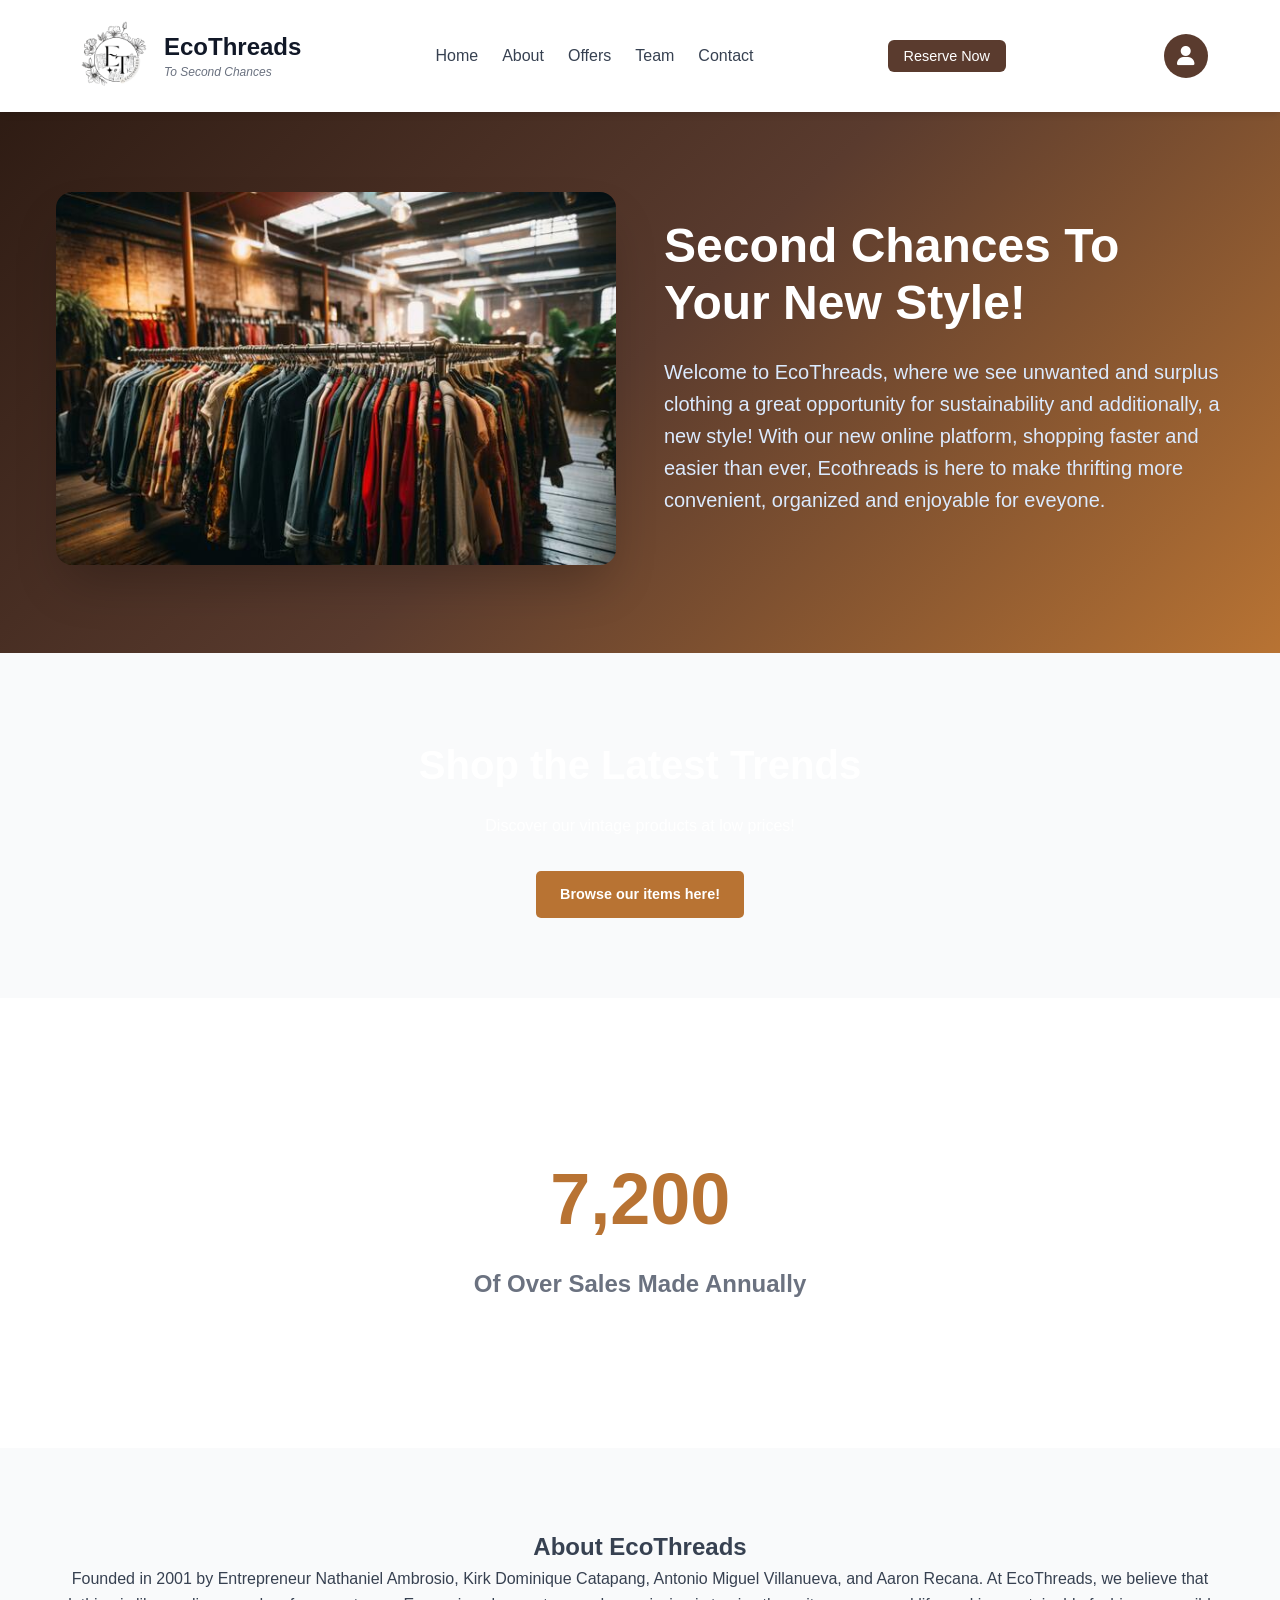
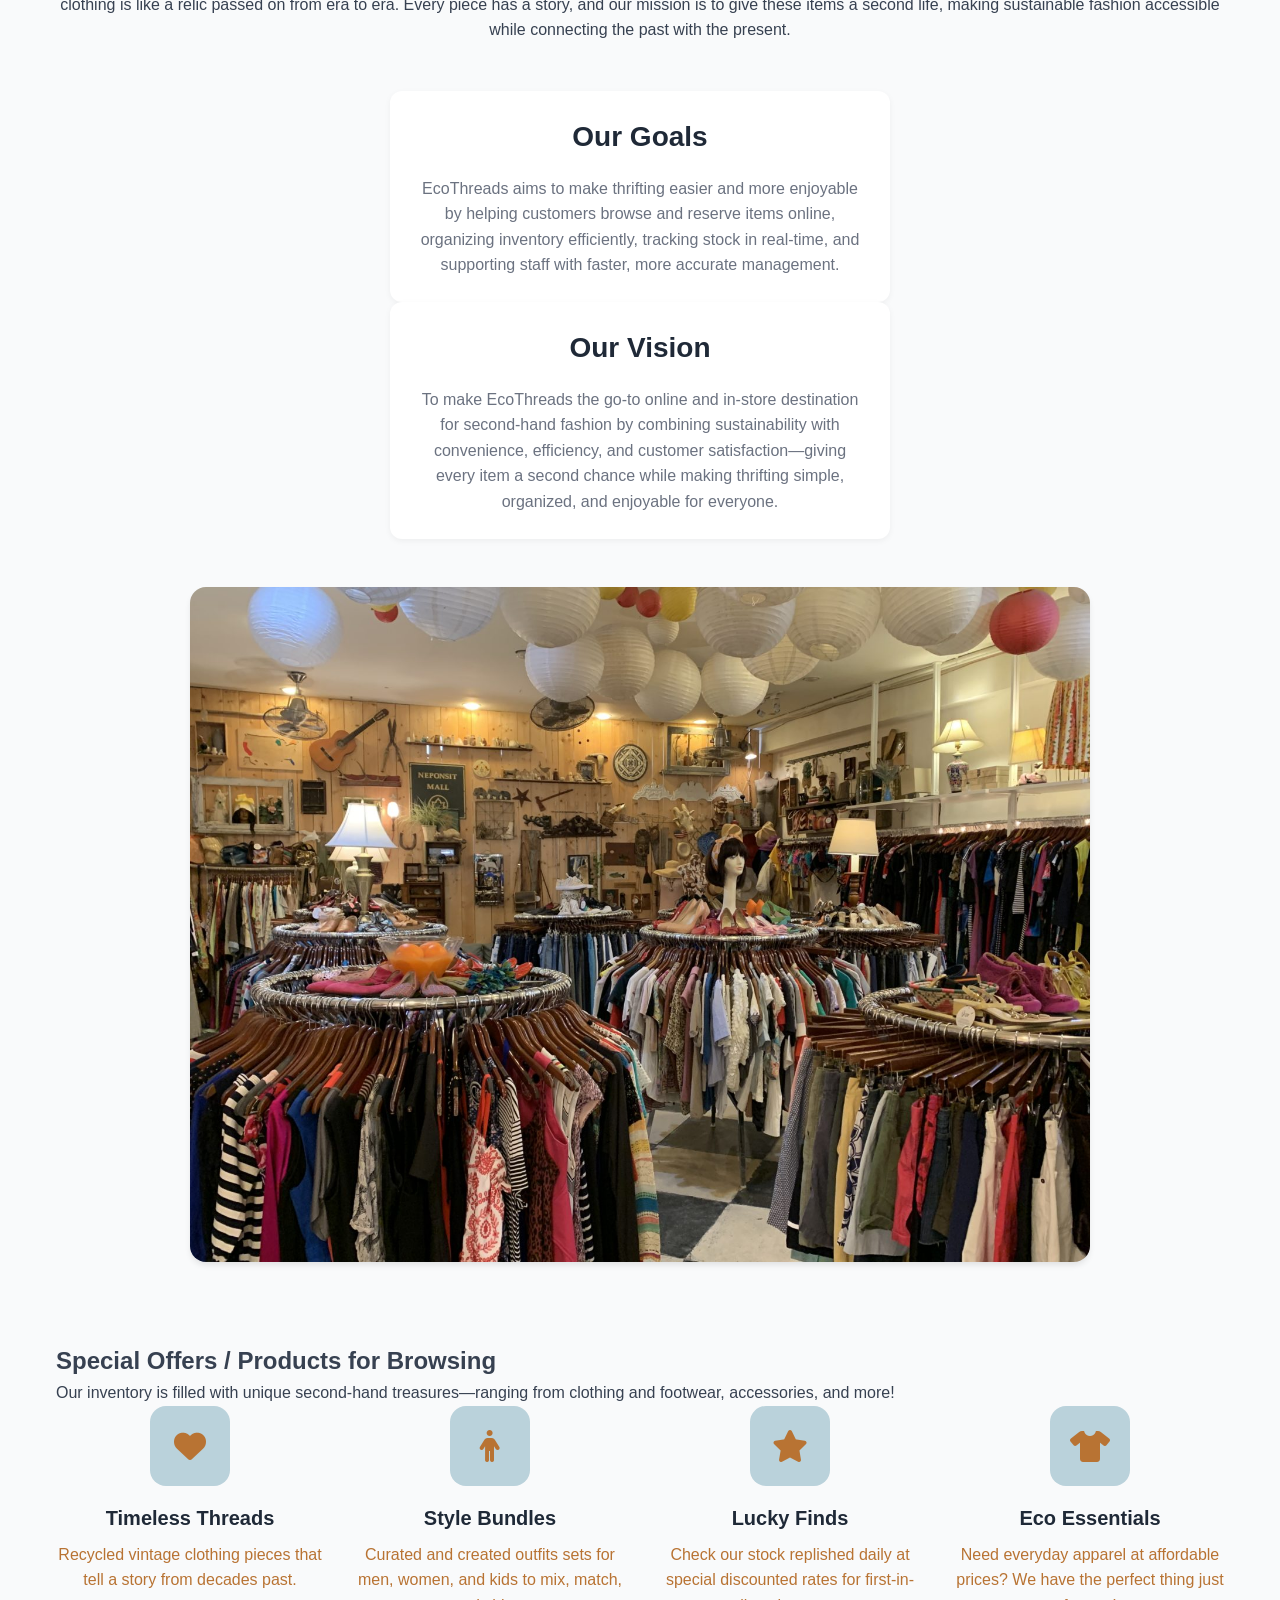
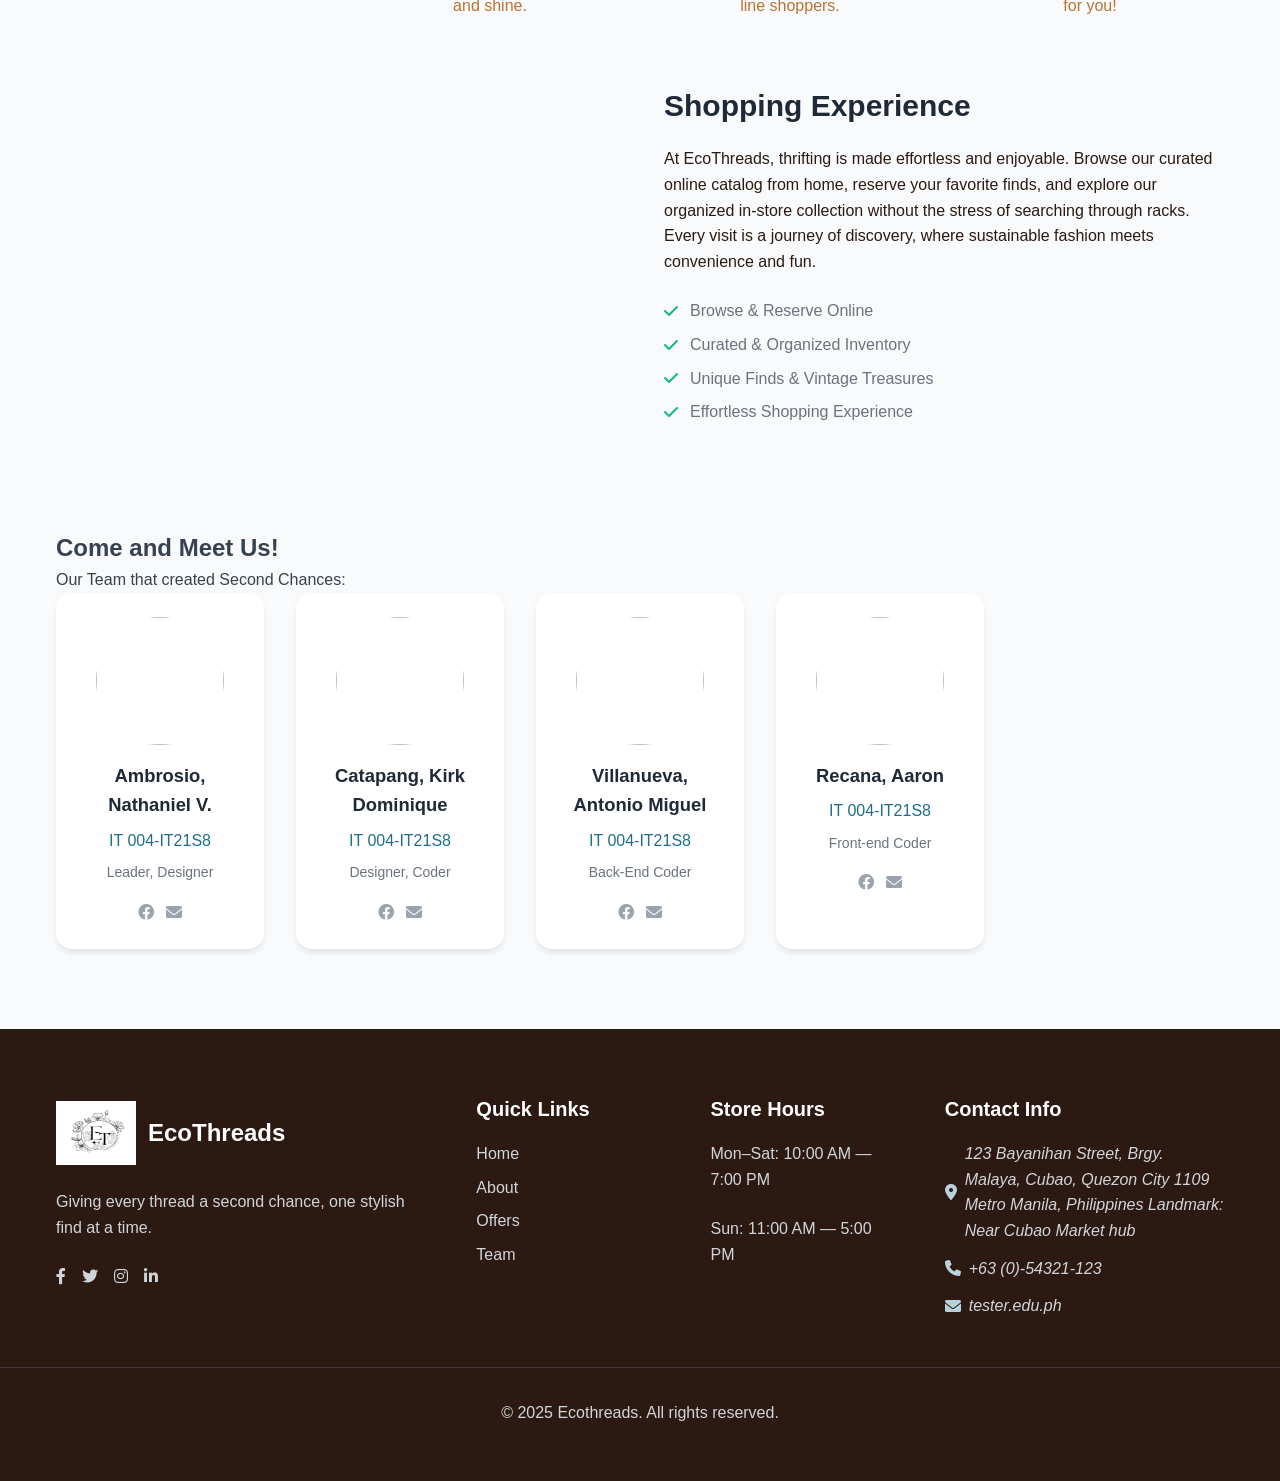
==== EcoHomePage.html @ 5cb217c0 "Add files via upload" ====
<!DOCTYPE html>
<html lang="en">
<head>
  <meta charset="UTF-8" />
  <meta name="viewport" content="width=device-width, initial-scale=1" />
  <title>Ecothreads | Second Chances</title> 

  <link rel="stylesheet" href="Ecohomepage.css" />   
  <script src="Ecohomepage.js" defer></script>
<link href="https://cdnjs.cloudflare.com/ajax/libs/font-awesome/6.0.0/css/all.min.css" rel="stylesheet"/>
</head>

<body>
  <!-- Header -->
  <header class="header">
    <div class="container header-container">
      <!-- Logo -->
      <div class="logo">
        <div class="logo-box">
          <img src="images/EcoThreads_Logo.png" alt="EcoThreads Logo" />
        </div>
        <div class="logo-text-wrapper">
          <span class="logo-text">EcoThreads</span>
          <small class="logo-subtext">To Second Chances</small>
        </div>
      </div>

      <!-- Desktop Navigation -->
      <nav class="nav desktop-nav">
        <a href="#home">Home</a>
        <a href="#about">About</a>
        <a href="#offers">Offers</a>
        <a href="#team">Team</a>
<a href="#contact">Contact</a>
      </nav>

      <!-- Mobile Menu Button -->
      <button
        id="mobile-menu-button"
        class="mobile-menu-btn"
        aria-label="Toggle menu"
      >
        <i class="fas fa-bars"></i>
      </button>
<button
          class="btn apply-btn desktop-apply-btn"
          onclick="location.href='Reservation.html'"
        >
          Reserve Now
        </button>

      <a href="login.html" class="profile-circle" aria-label="Login">
        <i class="fas fa-user"></i>
      </a>
    </div>


    <!-- Mobile Menu -->
    <nav id="mobile-menu" class="mobile-menu">
      <div class="mobile-logo">
        <span class="logo-text">EcoThreads</span>
        <small class="logo-subtext">To Second Chances</small>
      </div>

      <a href="#home">Home</a>
      <a href="#about">About</a>
      <a href="#offers">Offers</a>
      <a href="#team">Team</a>
<a href="#contact">Contact</a>

      <button
        class="btn apply-btn mobile-apply-btn"
        onclick="location.href='Reservation.html'"
      >
        Reserve Now
      </button>
    </nav>
  </header>

  <!-- Hero Section -->
    <section id="home" class="hero">
      <div class="container hero-grid">
        <div class="hero-text">
          <h1>Second Chances To Your New Style!</h1>
          <p>
Welcome to EcoThreads, where we see unwanted and surplus clothing a great opportunity for sustainability and additionally, a new style! With our new online platform, shopping faster and easier than ever, Ecothreads is here to make thrifting more convenient, organized and enjoyable for eveyone.
          </p>
        </div>
<div class="hero-image">
          <img src="images/bg2.jpg" alt=""/>
</div>
</section>

<!-- Hero Banner2 -->
  <section class="hero2">
    <h1>Shop the Latest Trends</h1>
    <p>Discover our vintage products at low prices!</p>
    <a href="login.html" class="btn">Browse our items here!</a>
  </section>

<!-- Stats Section -->
<section class="stats">
  <div class="stat">
    <div class="counting-number" data-target="10000">0</div>
    <div>Of Over Sales Made Annually </div>
  </div>
  <div class="fireworks"></div>
  <div class="fireworks delay"></div>
</section>

<!-- About Section -->
<section id="about" class="about">
  <div class="container about-container">
    <!-- Top: Title + Intro -->
    <div class="about-header">
      <h2>About EcoThreads</h2>
      <p>
        Founded in 2001 by Entrepreneur Nathaniel Ambrosio, Kirk Dominique Catapang, Antonio Miguel Villanueva, and Aaron Recana. At EcoThreads, we believe that clothing is like a relic passed on from era to era. Every piece has a story, and our mission is to give these items a second life, making sustainable fashion accessible while connecting the past with the present.
      </p>
    </div>

    <!-- Middle: Goals + Vision -->
    <div class="about-mv">
      <div class="about-mission">
        <h3>Our Goals</h3>
        <p>
          EcoThreads aims to make thrifting easier and more enjoyable by helping customers browse and reserve items online, organizing inventory efficiently, tracking stock in real-time, and supporting staff with faster, more accurate management.
        </p>
      </div>
      <div class="about-vision">
        <h3>Our Vision</h3>
        <p>
          To make EcoThreads the go-to online and in-store destination for second-hand fashion by combining sustainability with convenience, efficiency, and customer satisfaction—giving every item a second chance while making thrifting simple, organized, and enjoyable for everyone.
        </p>
      </div>
    </div>

    <!-- Bottom: Image -->
    <div class="about-image">
      <img src="images/bg3.jpg" alt=""/>
    </div>
  </div>
</section>

 <!-- Campus Life Section -->
    <section id="offers" class="offers">
      <div class="container">
        <h2 class="section-title">Special Offers / Products for Browsing</h2>
        <p class="section-subtitle">
          Our inventory is filled with unique second-hand treasures—ranging from clothing and footwear, accessories, and more!
        </p>
        <div class="cam-features">
          <div class="cam-feature">
            <div class="feature-icon"><i class="fas fa-heart"></i></div>
            <h3>Timeless Threads</h3>
            <p>Recycled vintage clothing pieces that tell a story from decades past.</p>
          </div>
          <div class="cam-feature">
            <div class="feature-icon"><i class="fas fa-person"></i></div>
            <h3>Style Bundles</h3>
            <p>
              Curated and created outfits sets for men, women, and kids to mix, match, and shine.
            </p>
          </div>
          <div class="cam-feature">
            <div class="feature-icon"><i class="fas fa-star"></i></div>
            <h3>Lucky Finds</h3>
            <p>
              Check our stock replished daily at special discounted rates for first-in-line shoppers.
            </p>
          </div>
          <div class="cam-feature">
            <div class="feature-icon"><i class="fas fa-shirt"></i></div>
            <h3>Eco Essentials</h3>
            <p>Need everyday apparel at affordable prices? We have the perfect thing just for you!</p>
          </div>
        </div>
        <div class="cam-details">
          <div class="cam-image">
            <img src="https://a.storyblok.com/f/157322/1500x1000/e184e8dfb3/los-angeles-thrift-stores-feature.jpg" alt=""/></div>
          <div class="cam-text">
            <h3>Shopping Experience</h3>
            <p>
              At EcoThreads, thrifting is made effortless and enjoyable. Browse our curated online catalog from home, reserve your favorite finds, and explore our organized in-store collection without the stress of searching through racks. Every visit is a journey of discovery, where sustainable fashion meets convenience and fun.
            </p>
            <ul class="cam-list">
              <li>
                <i class="fas fa-check"></i> Browse & Reserve Online
              </li>
              <li><i class="fas fa-check"></i> Curated & Organized Inventory</li>
              <li>
                <i class="fas fa-check"></i> Unique Finds & Vintage Treasures
              </li>
              <li>
                <i class="fas fa-check"></i> Effortless Shopping Experience
              </li>
              <li></li>
              <li>
                </div>
              </li>
            </ul>
          </div>
        </div>
      </div>
    </section>
<!-- Team Section -->
    <section id="team" class="team">
      <div class="container">
        <h2 class="section-title">Come and Meet Us!</h2>
        <p class="section-subtitle">Our Team that created Second Chances:</p>
        <div class="team-grid">
          <div class="team-card">
            <img src="img/rayos.jpg" alt="" />
            <h3>Ambrosio, Nathaniel V.</h3>
            <p class="team-department">IT 004-IT21S8</p>
            <p class="team-specialty">Leader, Designer</p>
            <div class="team-social">
              <a href="#"><i class="fa-brands fa-facebook"></i></a>
              <a href="#"><i class="fas fa-envelope"></i></a>
            </div>
          </div>
          <div class="team-card">
            <img src="img/sheila.png" alt="" />
            <h3>Catapang, Kirk Dominique</h3>
            <p class="team-department">IT 004-IT21S8</p>
            <p class="team-specialty">Designer, Coder</p>
            <div class="team-social">
              <a href="#"><i class="fa-brands fa-facebook"></i></a>
              <a href="#"><i class="fas fa-envelope"></i></a>
            </div>
          </div>
          <div class="team-card">
            <img src="img/pau.png" alt="" />
            <h3>Villanueva, Antonio Miguel</h3>
            <p class="team-department">IT 004-IT21S8</p>
            <p class="team-specialty">Back-End Coder</p>
            <div class="team-social">
              <a href="#"><i class="fa-brands fa-facebook"></i></a>
              <a href="#"><i class="fas fa-envelope"></i></a>
            </div>
          </div>
          <div class="team-card">
            <img src="img/kyla.png" alt="" />
            <h3>Recana, Aaron</h3>
            <p class="team-department">IT 004-IT21S8</p>
            <p class="team-specialty">Front-end Coder</p>
            <div class="team-social">
              <a href="#"><i class="fa-brands fa-facebook"></i></a>
              <a href="#"><i class="fas fa-envelope"></i></a>
            </div>
          </div>
        </div>
      </div>
    </section>
<!-- Footer -->
    <footer id="contact" class="footer">
      <div class="container footer-grid">
        <div class="footer-section footer-about">
          <div class="footer-logo">
            <div class="logo-box">
              <img src="images/EcoThreads_Logo2.png" alt="" />
            </div>
            <span class="logo-text">EcoThreads</span>
          </div>
          <p>
Giving every thread a second chance, one stylish find at a time.
          </p>
          <div class="footer-social">
            <a href="#" aria-label="Facebook"
              ><i class="fab fa-facebook-f"></i
            ></a>
            <a href="#" aria-label="Twitter"><i class="fab fa-twitter"></i></a>
            <a href="#" aria-label="Instagram"
              ><i class="fab fa-instagram"></i
            ></a>
            <a href="#" aria-label="LinkedIn"
              ><i class="fab fa-linkedin-in"></i
            ></a>
          </div>
        </div>

        <div class="footer-section">
          <h3>Quick Links</h3>
          <ul>
            <li><a href="#home">Home</a></li>
            <li><a href="#about">About</a></li>
            <li><a href="product.html">Offers</a></li>
<li><a href="#team">Team</a></li>
          </ul>
        </div>
 
<div class="footer-section">
          <h3>Store Hours</h3>
<p>Mon–Sat: 10:00 AM — 7:00 PM </p>
<p>Sun: 11:00 AM — 5:00 PM </p>
        </div>

        <div class="footer-section">
          <h3>Contact Info</h3>
          <address class="contact-info">
            <p>
              <i class="fas fa-map-marker-alt"></i>123 Bayanihan Street, Brgy. Malaya, Cubao, Quezon City 1109
Metro Manila, Philippines
Landmark: Near Cubao Market hub
            </p>
            <p><i class="fas fa-phone"></i> +63 (0)-54321-123</p>
            <p><i class="fas fa-envelope"></i> tester.edu.ph</p>
          </address>
        </div>
      </div>

      <div class="footer-bottom">
        <p>© 2025 Ecothreads. All rights reserved.</p>
      </div>
    </footer>
  </body>
</html>



</body>
</html>
---- Ecohomepage.css ----
/*CSS Reset & Base Styles */
* {
  margin: 0;
  padding: 0;
  box-sizing: border-box;
}

body {
  font-family: Roboto, sans-serif;
  line-height: 1.6;
  background: #f9fafb;
  color: #374151;
}

.container {
  max-width: 1200px;
  margin: 0 auto;
  padding: 0 1rem;
}


/* Header Base Styles */
.header {
  background: #ffffff;
  box-shadow: 0 4px 6px -1px rgba(0, 0, 0, 0.1);
  
  position: fixed;
  width: 100%;
  top: 0;
  z-index: 100;
}

.header-container {
  display: flex;
  align-items: center;
  justify-content: space-between;
  padding: 1rem 2rem;
  max-width: 1200px;
  margin: 0 auto;
  position: relative;
}

/* Logo */
.logo {
  display: flex;
  align-items: center;
  gap: 0.75rem;
}
.logo-box {
  width: 5rem;
  height: 5rem;
  border-radius: 0.5rem;
  display: flex;
  align-items: center;
  justify-content: center;
  color: white;
  font-weight: bold;
  font-size: 1.25rem;
}

.logo-box img {
  height: 6rem;
  width: 11rem;
}
.logo-text-wrapper {
  display: flex;
  flex-direction: column;
  line-height: 1.2;
}

.logo-text {
  font-size: 1.5rem;
  font-weight: bold;
  color: #111827;
}

.logo-subtext {
  font-size: 0.75rem;
  font-style: italic;
  font-weight: 400;
  color: #6b7280;
  margin-top: 0.2rem;
}

/* Navigation (Desktop) */
.nav {
  display: flex;
  gap: 1.5rem;
}

.nav a {
  text-decoration: none;
  color: #374151;
  font-weight: 500;
  transition: color 0.2s ease-in-out;
}

.nav a:hover {
  color: #2563eb;
}

/* Buttons */
.btn {
  background: #5a3b2e;
  color: #fff;
  border: none;
  padding: 0.5rem 1rem;
  border-radius: 6px;
  cursor: pointer;
  transition: background 0.2s ease-in-out;
  font-size: 0.9rem;
  font-weight: 500;
}

.btn:hover {
  background: #1d4ed8;
}

/* Profile Circle */
.profile-circle {
  display: flex;
  align-items: center;
  justify-content: center;
  width: 2.75rem;
  height: 2.75rem;
  background-color: #5a3b2e;
  color: white;
  border-radius: 50%;
  font-size: 1.25rem;
  font-weight: 700;
  text-decoration: none;
  cursor: pointer;
  transition: background-color 0.3s ease;
  margin-left: 1.5rem;
  position: relative;
  z-index: 10;
}

.profile-circle:hover {
  background: #d1d5db;
}

/* Mobile Menu Button */
.mobile-menu-btn {
  display: none;
  background: none;
  border: none;
  font-size: 1.5rem;
  cursor: pointer;
  color: #374151;
}

/* Mobile Menu */
.mobile-menu {
  display: none;
  flex-direction: column;
  background: #ffffff;
  padding: 1rem;
  border-top: 1px solid #e5e7eb;
}

.mobile-menu a {
  text-decoration: none;
  color: #374151;
  font-weight: 500;
  padding: 0.5rem 0;
  transition: color 0.2s ease-in-out;
}

.mobile-menu a:hover {
  color: #2563eb;
}

.mobile-menu .btn {
  margin-top: 1rem;
  width: 100%;
}

/* Mobile Menu Logo */
.mobile-logo {
  display: flex;
  flex-direction: column;
  align-items: center;
  padding-bottom: 1rem;
}

.mobile-logo .logo-text {
  font-size: 1.25rem;
  font-weight: bold;
  color: #111827;
}

.mobile-logo .logo-subtext {
  font-size: 0.75rem;
  font-style: italic;
  font-weight: 400;
  color: #6b7280;
  margin-top: 0.2rem;
}

/* Show Mobile Menu (JS toggle) */
.mobile-menu.show {
  display: flex;
}

/* Responsive Design */
@media (max-width: 768px) {
  .desktop-nav,
  .desktop-apply-btn {
    display: none;
  }

  .mobile-menu-btn {
    display: block;
  }
}

/* Hero Section */
.hero {
  background: linear-gradient(135deg, #2c1a12 0%, #5a3b2e 50%, #b87333 100%);
  color: white;
  padding: 8rem 0 5rem;
  margin-top: 4rem;
}

.hero-grid {
  display: flex;
  flex-direction: row-reverse; /* flips image & text */
  gap: 3rem;
  align-items: center;
  justify-content: space-between;
}

.hero-text {
  flex: 1;
}

.hero-text h1 {
  font-size: 3rem;
  font-weight: bold;
  margin-bottom: 1.5rem;
  line-height: 1.2;
}

.hero-text p {
  font-size: 1.25rem;
  margin-bottom: 2rem;
  color: #dbeafe;
}

.hero-image {
  flex: 1;
  position: relative;
}

.hero-image img {
  width: 100%;
  height: auto;
  border-radius: 1rem;
  box-shadow: 0 25px 50px -12px rgba(0, 0, 0, 0.25);
}
/* Hero */
.hero2 {
  background: url('https://img.freepik.com/premium-photo/interior-men-s-clothing-store-style-fashion_120897-3074.jpg?w=2000') no-repeat center center/cover;
  color: white;
  text-align: center;
  padding: 5rem 2rem;
}

.hero2 h1 {
  font-size: 2.5rem;
  margin-bottom: 1rem;
}

.hero2 p {
  margin-bottom: 2rem;
}

.hero2 .btn {
  display: inline-block;
  background: #b87333;
  color: #fff;
  padding: 0.75rem 1.5rem;
  border-radius: 5px;
  text-decoration: none;
  font-weight: bold;
  transition: background 0.3s ease;
}

.hero2 .btn:hover {
  background: #e67e00;
}

/* Stats Section */
.stats {
  background: white;
  height: 50vh; /* full screen height */
  display: flex;
  flex-direction: column;
  justify-content: center;
  align-items: center;
  position: relative;
  overflow: hidden;
  text-align: center;
}

.counting-number {
  font-size: 4.5rem;
  font-weight: 800;
  color: #b87333;
  margin-bottom: 0.5rem;
  animation: popIn 2s ease forwards;
}

.stat div:last-child {
  font-size: 1.5rem;
font-weight: 600;
  color: #6b7280;
}

/* Fireworks container */
.fireworks {
  position: absolute;
  top: 50%;
  left: 50%;
  width: 5px;
  height: 5px;
  background: transparent;
  border-radius: 50%;
  animation: explode 2s ease-out forwards;
  animation-delay: 2s; /* wait until number animates */
  transform: translate(-50%, -50%);
}

.fireworks.delay {
  animation-delay: 2.3s;
}

.fireworks::before,
.fireworks::after {
  content: "";
  position: absolute;
  top: 0;
  left: 0;
  width: 5px;
  height: 5px;
  border-radius: 50%;
  background: orange;
  box-shadow:
    0 -60px orange,
    52px -30px gold,
    52px 30px yellow,
    0 60px orange,
    -52px 30px gold,
    -52px -30px yellow;
}

.fireworks::after {
  transform: rotate(45deg);
  box-shadow:
    0 -60px #ff6347,
    52px -30px #ffa500,
    52px 30px #ffff66,
    0 60px #ff4500,
    -52px 30px #ffd700,
    -52px -30px #ffb347;
}

/* Keyframes */
@keyframes popIn {
  0% { transform: scale(0); opacity: 0; }
  100% { transform: scale(1); opacity: 1; }
}

@keyframes explode {
  0% { transform: scale(0); opacity: 1; }
  100% { transform: scale(4); opacity: 0; }
}
/* Mission & Vision split */
.about-mission-vision {
  display: grid;
  grid-template-columns: 1fr 1fr; /* forces them side by side */
  gap: 2rem;
  width: 100%;
  max-width: 1100px;
  margin: 0 auto;
  text-align: left;
}

.about-mission,
.about-vision {
  background: #ffffff;
  padding: 1.5rem;
  border-radius: 0.75rem;
  box-shadow: 0 2px 6px rgba(0, 0, 0, 0.05);
}

.about-mission h3,
.about-vision h3 {
  font-size: 1.75rem;
  font-weight: bold;
  color: #1f2937;
  margin-bottom: 1rem;
}

.about-mission p,
.about-vision p {
  color: #6b7280;
}

/* Responsive adjustments */
@media (max-width: 768px) {
  .about-mission-vision {
    grid-template-columns: 1fr; /* stack on small screens */
    text-align: center;
  }
}
.about-image img {
  width: 90%;
  max-width: 700px;
  height: auto;
  border-radius: 1rem;
  box-shadow: 0 4px 6px -1px rgba(0, 0, 0, 0.1);
  margin: 0 auto;
  display: block;
}
/* Campus Section */
.cam {
  background: white;
  padding: 5rem 0;
}

.cam-features {
  display: grid;
  grid-template-columns: repeat(4, 1fr);
  gap: 2rem;
  margin-bottom: 4rem;
}

.cam-feature {
  text-align: center;
}

.cam-feature .feature-icon {
  width: 5rem;
  height: 5rem;
  background: #bad2db;
  border-radius: 1rem;
  display: flex;
  align-items: center;
  justify-content: center;
  color: #b87333;
  font-size: 2rem;
  margin: 0 auto 1rem;
}

.cam-feature h3 {
  font-size: 1.25rem;
  font-weight: bold;
  color: #1f2937;
  margin-bottom: 0.5rem;
}

.cam-feature p {
  color: #b87333;
}

.cam-details {
  display: grid;
  grid-template-columns: 1fr 1fr;
  gap: 3rem;
  align-items: center;
}

.cam-image img {
  width: 100%;
  height: auto;
  border-radius: 1rem;
  box-shadow: 0 4px 6px -1px rgba(0, 0, 0, 0.1);
}

.cam-text h3 {
  font-size: 1.875rem;
  font-weight: bold;
  color: #1f2937;
  margin-bottom: 1rem;
}

.cam-text p {
  color: #2c1a12;
  margin-bottom: 1.5rem;
}

.cam-list {
  list-style: none;
}

.cam-list li {
  display: flex;
  align-items: center;
  gap: 0.75rem;
  color: #6b7280;
  margin-bottom: 0.5rem;
}

.cam-list i {
  color: #10b981;
}
/* Team Section */
.team {
  background: #f9fafb;
  padding: 5rem 0;
}

.team-grid {
  display: grid;
  grid-template-columns: repeat(5, 1fr);
  gap: 2rem;
}

.team-card {
  background: white;
  padding: 1.5rem;
  border-radius: 1rem;
  box-shadow: 0 4px 6px -1px rgba(0, 0, 0, 0.1);
  text-align: center;
  transition: all 0.3s ease;
}

.team-card:hover {
  transform: scale(1.02);
  box-shadow: 0 10px 15px -3px rgba(0, 0, 0, 0.1);
}

.team-card img {
  width: 8rem;
  height: 8rem;
  border-radius: 50%;
  object-fit: cover;
  margin: 0 auto 1rem;
}

.team-card h3 {
  font-size: 1.15rem;
  font-weight: bold;
  color: #1f2937;
  margin-bottom: 0.5rem;
}

.team-department {
  color: #1f6d8b;
  font-weight: 500;
  margin-bottom: 0.5rem;
}

.team-specialty {
  color: #6b7280;
  font-size: 0.875rem;
  margin-bottom: 1rem;
}

.team-social {
  display: flex;
  justify-content: center;
  gap: 0.75rem;
}

.team-social a {
  color: #9ca3af;
  transition: color 0.3s ease;
}

.team-social a:hover {
  color: #1b6380;
}
/* footer */

.footer {
  background: #2c1a12;
  color: white;
  padding: 4rem 0 2rem;
}

.footer-grid {
  display: grid;
  grid-template-columns: 2fr 1fr 1fr 1.5fr;
  gap: 3rem;
  margin-bottom: 3rem;
}

.footer-section h3 {
  font-size: 1.25rem;
  font-weight: bold;
  margin-bottom: 1rem;
}

.footer-logo {
  display: flex;
  align-items: center;
  gap: 0.75rem;
  margin-bottom: 1rem;
}

.footer-logo .logo-icon {
  width: 3rem;
  height: 3rem;
  border-radius: 0.5rem;
  display: flex;
  align-items: center;
  justify-content: center;
}

.footer-logo img {
  width: 9rem;
  height: 4rem;
}

.footer-logo .logo-text {
  font-size: 1.5rem;
  font-weight: bold;
  color: white;
}

.footer p {
  color: #d1d5db;
  margin-bottom: 1.5rem;
}

.footer-social {
  display: flex;
  gap: 1rem;
}

.footer-social a {
  color: #d1d5db;
  transition: color 0.3s ease;
}

.footer-social a:hover {
  color: white;
}

.footer-section ul {
  list-style: none;
}

.footer-section ul li {
  margin-bottom: 0.5rem;
}

.footer-section ul a {
  color: #d1d5db;
  text-decoration: none;
  transition: color 0.3s ease;
}

.footer-section ul a:hover {
  color: white;
}

.contact-info {
  display: flex;
  flex-direction: column;
  gap: 0.75rem;
}

.contact-info p {
  display: flex;
  align-items: center;
  gap: 0.5rem;
  margin: 0;
}

.contact-info i {
  color: #bad2db;
  width: 1rem;
}

.footer-bottom {
  text-align: center;
  padding-top: 2rem;
  border-top: 1px solid #374151;
  color: #9ca3af;
}
/* Responsive Design */
@media (max-width: 1024px) {
  .hero-grid,
  .about-grid,
  .programs-grid,
  .team-grid,
  .cam-features,
  .cam-details,
  .news-grid,
  .footer-grid {
    grid-template-columns: 1fr 1fr;
  }

  .stats-grid {
    grid-template-columns: 1fr 1fr;
  }
}

@media (max-width: 768px) {
  .header-container {
    padding: 0.8rem 1rem;
  }

  .desktop-nav,
  .desktop-apply-btn {
    display: none;
  }

  .mobile-menu-btn {
    display: block;
  }

  .logo-box img {
    height: 35px;
  }

  .logo-text {
    font-size: 1.2rem;
  }

  /* Mobile menu specific styling for smaller screens */
  .mobile-menu {
    background-color: #fff;
    box-shadow: 0 4px 8px rgba(0, 0, 0, 0.1);
  }

  .mobile-menu a,
  .mobile-menu .apply-btn {
    padding: 1rem 1.5rem;
    text-align: left;
    border-bottom: 1px solid #f0f0f0;
  }

  .mobile-menu .apply-btn {
    width: calc(100% - 3rem);
    margin: 1rem 1.5rem;
    border-radius: 5px;
  }
  /* --- Other Mobile Responsiveness --- */
  .hero-grid,
  .about-grid,
  .cam-details {
    grid-template-columns: 1fr;
    text-align: center;
  }

  .hero-text h1 {
    font-size: 2.5rem;
  }

  .logo-box img {
    width: 9rem;
    height: 4rem;
  }

  .stats-grid,
  .offers-grid,
  .team-grid,
  .cam-features,
  .footer-grid {
    grid-template-columns: 1fr;
  }

  .features-grid {
    grid-template-columns: 1fr;
  }

  .hero-buttons,
  .cta-buttons {
    flex-direction: column;
    align-items: center;
  }

  .white-btn,
  .outline-btn {
    width: 100%;
    max-width: 300px;
  }
}

@media (max-width: 480px) {
  .hero {
    padding: 6rem 0 3rem;
  }

  .hero-text h1 {
    font-size: 2rem;
  }

  .section-title {
    font-size: 1.875rem;
  }

  .section-subtitle {
    font-size: 1.125rem;
  }

  .stat-badge {
    position: relative;
    bottom: 0;
    right: 0;
    margin-top: 1rem;
    display: inline-block;
  }
}
/* About Section */
.about {
  background: #f9fafb;
  padding: 5rem 0;
  text-align: center;
}

.about-container {
  display: flex;
  flex-direction: column;
  gap: 3rem;
  align-items: center;
}

/* Top Center */
.about-intro {
  max-width: 800px;
  margin: 0 auto;
}

.about-intro h2 {
  font-size: 2.5rem;
  font-weight: bold;
  color: #1f2937;
  margin-bottom: 1rem;
}

.about-intro p {
  color: #6b7280;
  margin-bottom: 1rem;
}

/* Mission & Vision split */
.about-mission-vision {
  display: flex;
  gap: 2rem;
  justify-content: center;
  text-align: left;
}

.about-mission,
.about-vision {
  flex: 1;
  max-width: 500px;
}

.about-mission h3,
.about-vision h3 {
  font-size: 1.75rem;
  font-weight: bold;
  color: #1f2937;
  margin-bottom: 1rem;
}

.about-mission p,
.about-vision p {
  color: #6b7280;
}

/* Image bottom */
.about-image img {
  width: 100%;
  max-width: 900px;
  height: auto;
  border-radius: 1rem;
  box-shadow: 0 4px 6px -1px rgba(0, 0, 0, 0.1);
  margin: 0 auto;
  display: block;
}

/* Responsive adjustments */
@media (max-width: 768px) {
  .about-mission-vision {
    flex-direction: column;
    text-align: center;
  }
/* footer */

.footer {
  background: #2c1a12;
  color: white;
  padding: 4rem 0 2rem;
}

.footer-grid {
  display: grid;
  grid-template-columns: 2fr 1fr 1fr 1.5fr;
  gap: 3rem;
  margin-bottom: 3rem;
}

.footer-section h3 {
  font-size: 1.25rem;
  font-weight: bold;
  margin-bottom: 1rem;
}

.footer-logo {
  display: flex;
  align-items: center;
  gap: 0.75rem;
  margin-bottom: 1rem;
}

.footer-logo .logo-icon {
  width: 3rem;
  height: 3rem;
  border-radius: 0.5rem;
  display: flex;
  align-items: center;
  justify-content: center;
}

.footer-logo img {
  width: 9rem;
  height: 4rem;
}

.footer-logo .logo-text {
  font-size: 1.5rem;
  font-weight: bold;
  color: white;
}

.footer p {
  color: #d1d5db;
  margin-bottom: 1.5rem;
}

.footer-social {
  display: flex;
  gap: 1rem;
}

.footer-social a {
  color: #d1d5db;
  transition: color 0.3s ease;
}

.footer-social a:hover {
  color: white;
}

.footer-section ul {
  list-style: none;
}

.footer-section ul li {
  margin-bottom: 0.5rem;
}

.footer-section ul a {
  color: #d1d5db;
  text-decoration: none;
  transition: color 0.3s ease;
}

.footer-section ul a:hover {
  color: white;
}

.contact-info {
  display: flex;
  flex-direction: column;
  gap: 0.75rem;
}

.contact-info p {
  display: flex;
  align-items: center;
  gap: 0.5rem;
  margin: 0;
}

.contact-info i {
  color: #bad2db;
  width: 1rem;
}

.footer-bottom {
  text-align: center;
  padding-top: 2rem;
  border-top: 1px solid #374151;
  color: #9ca3af;
}
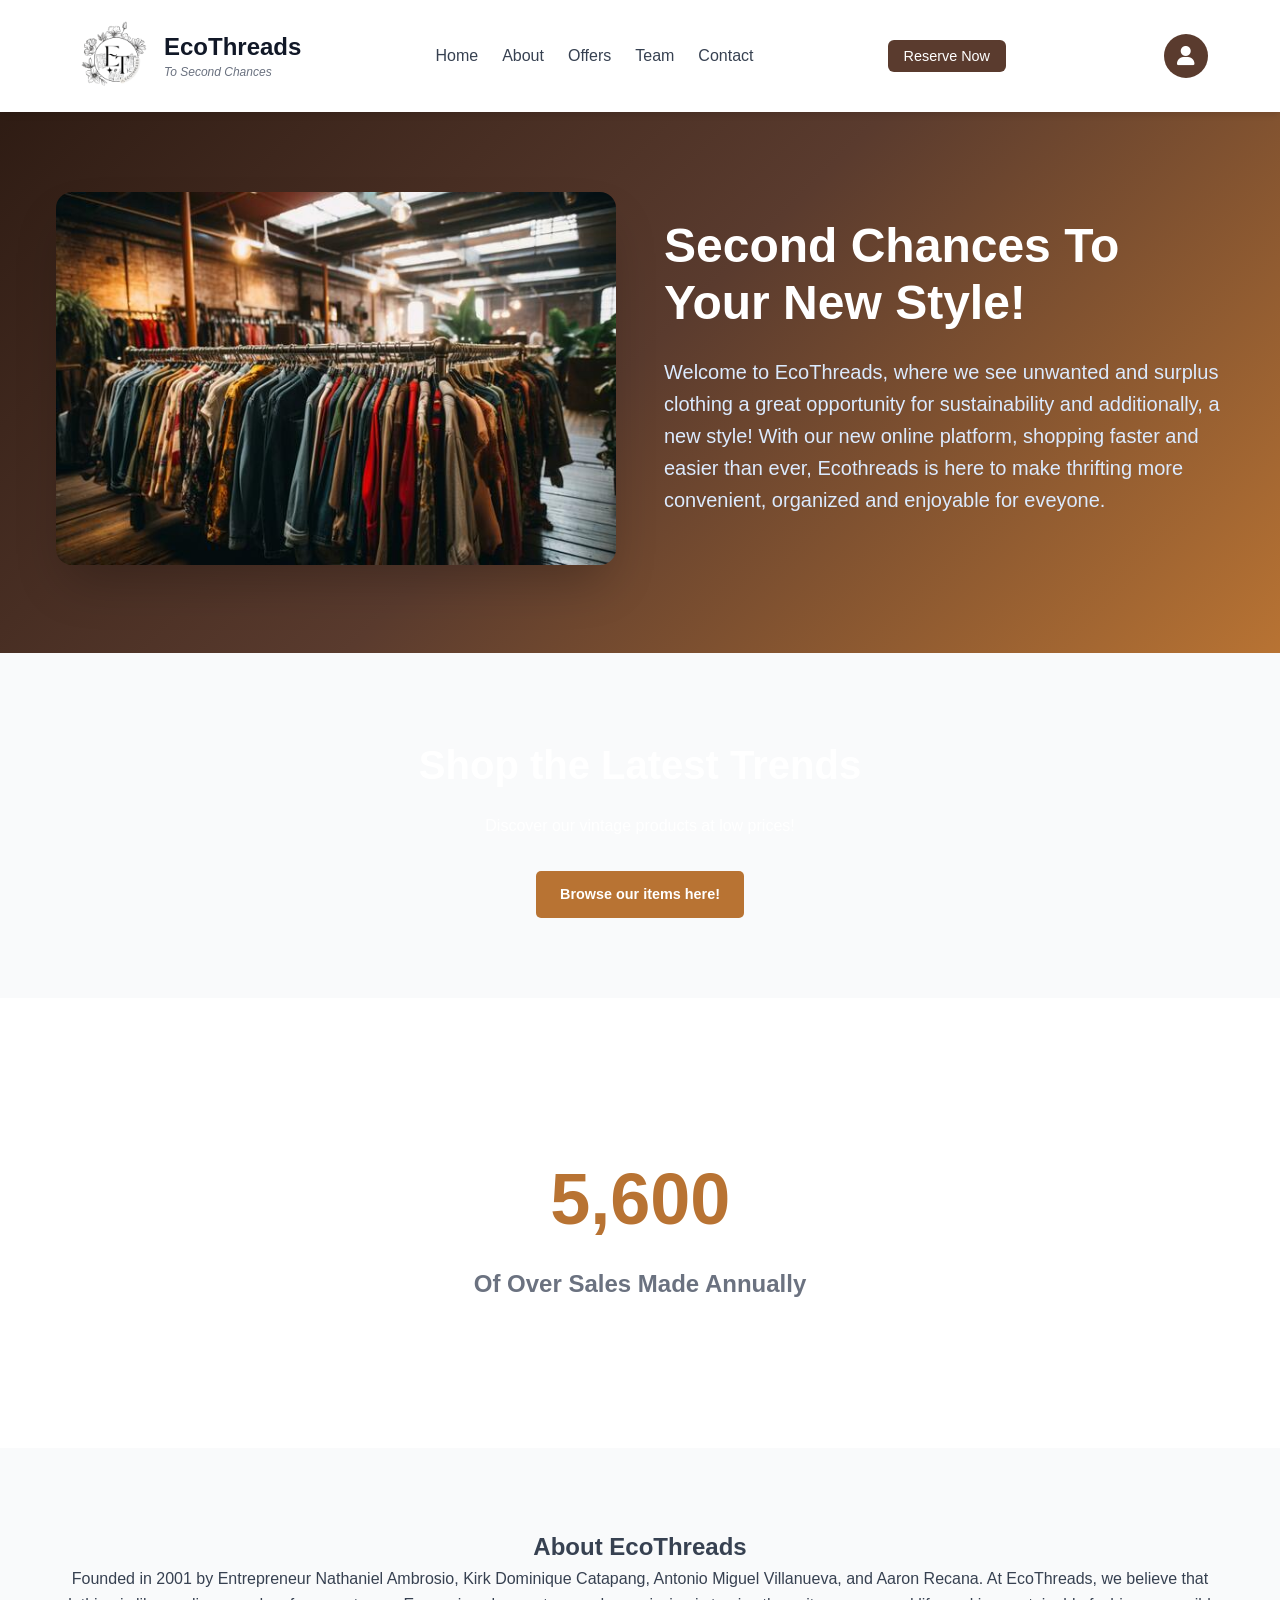
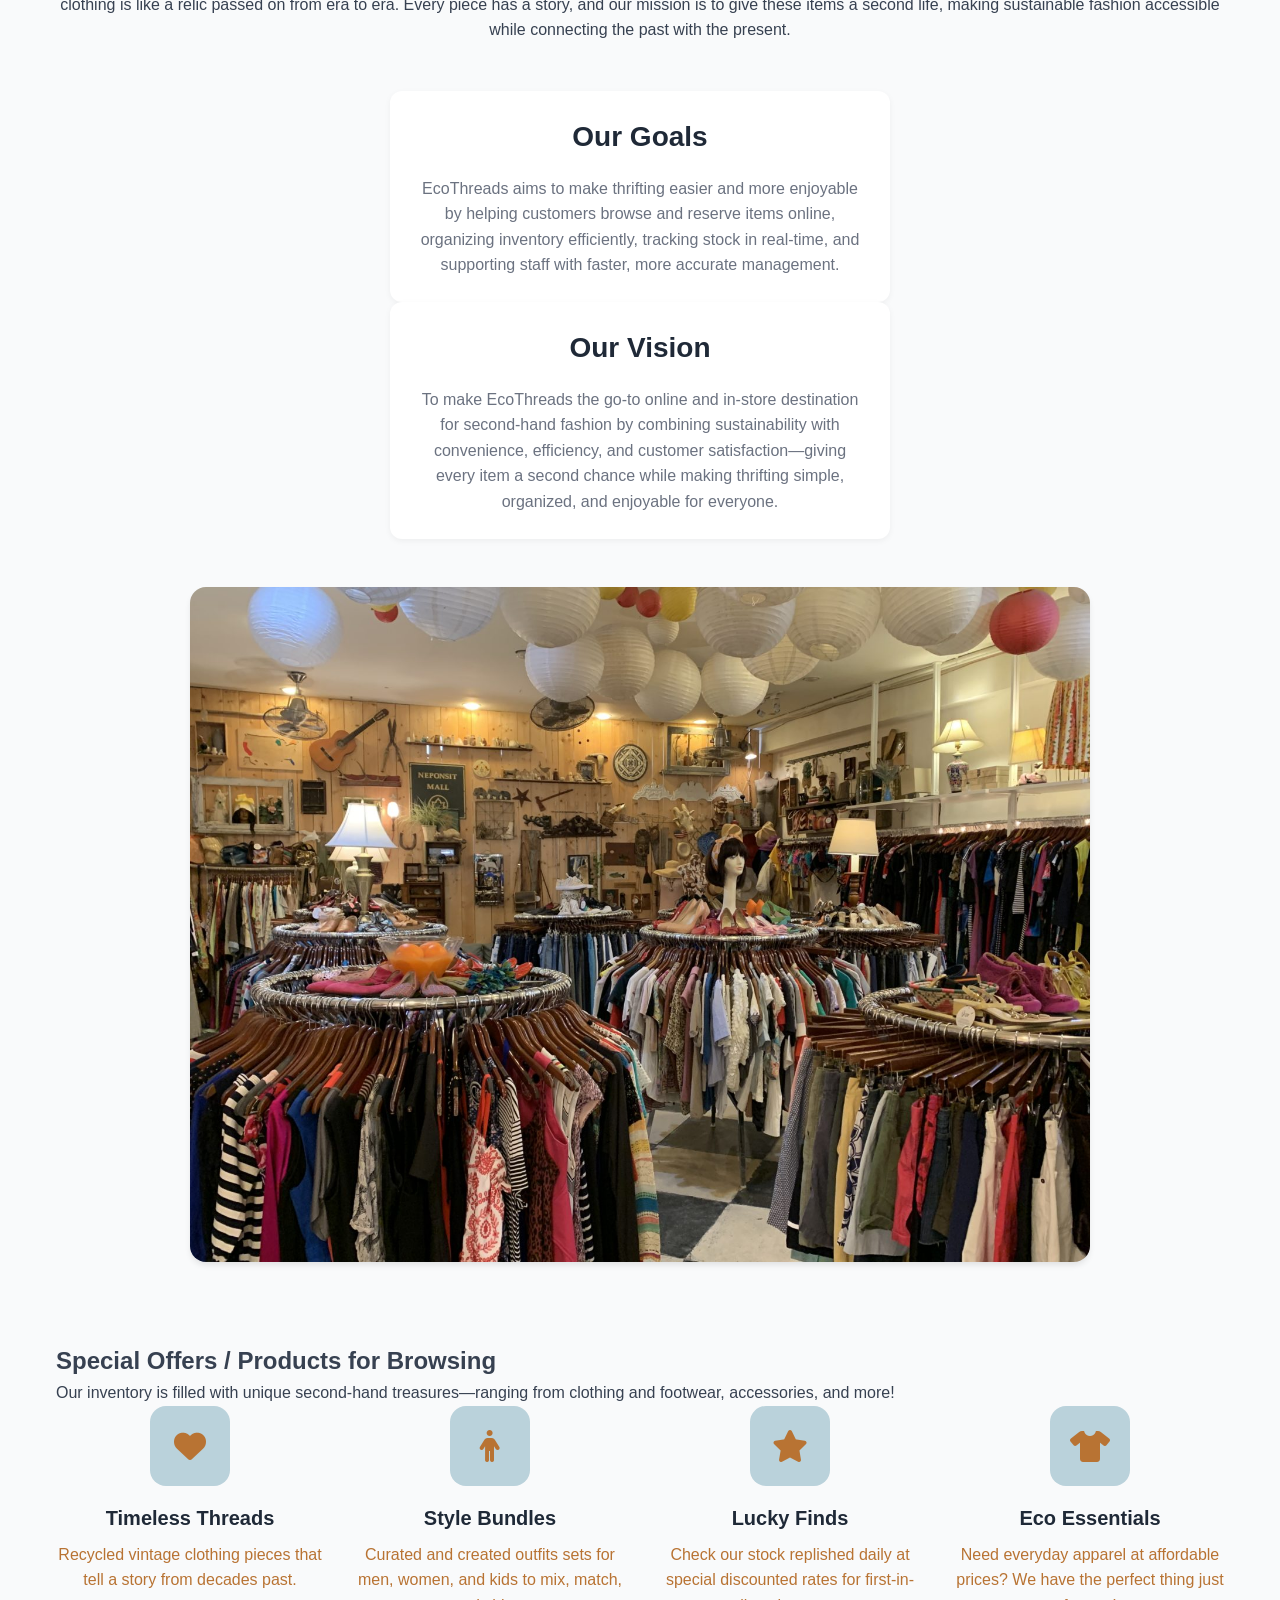
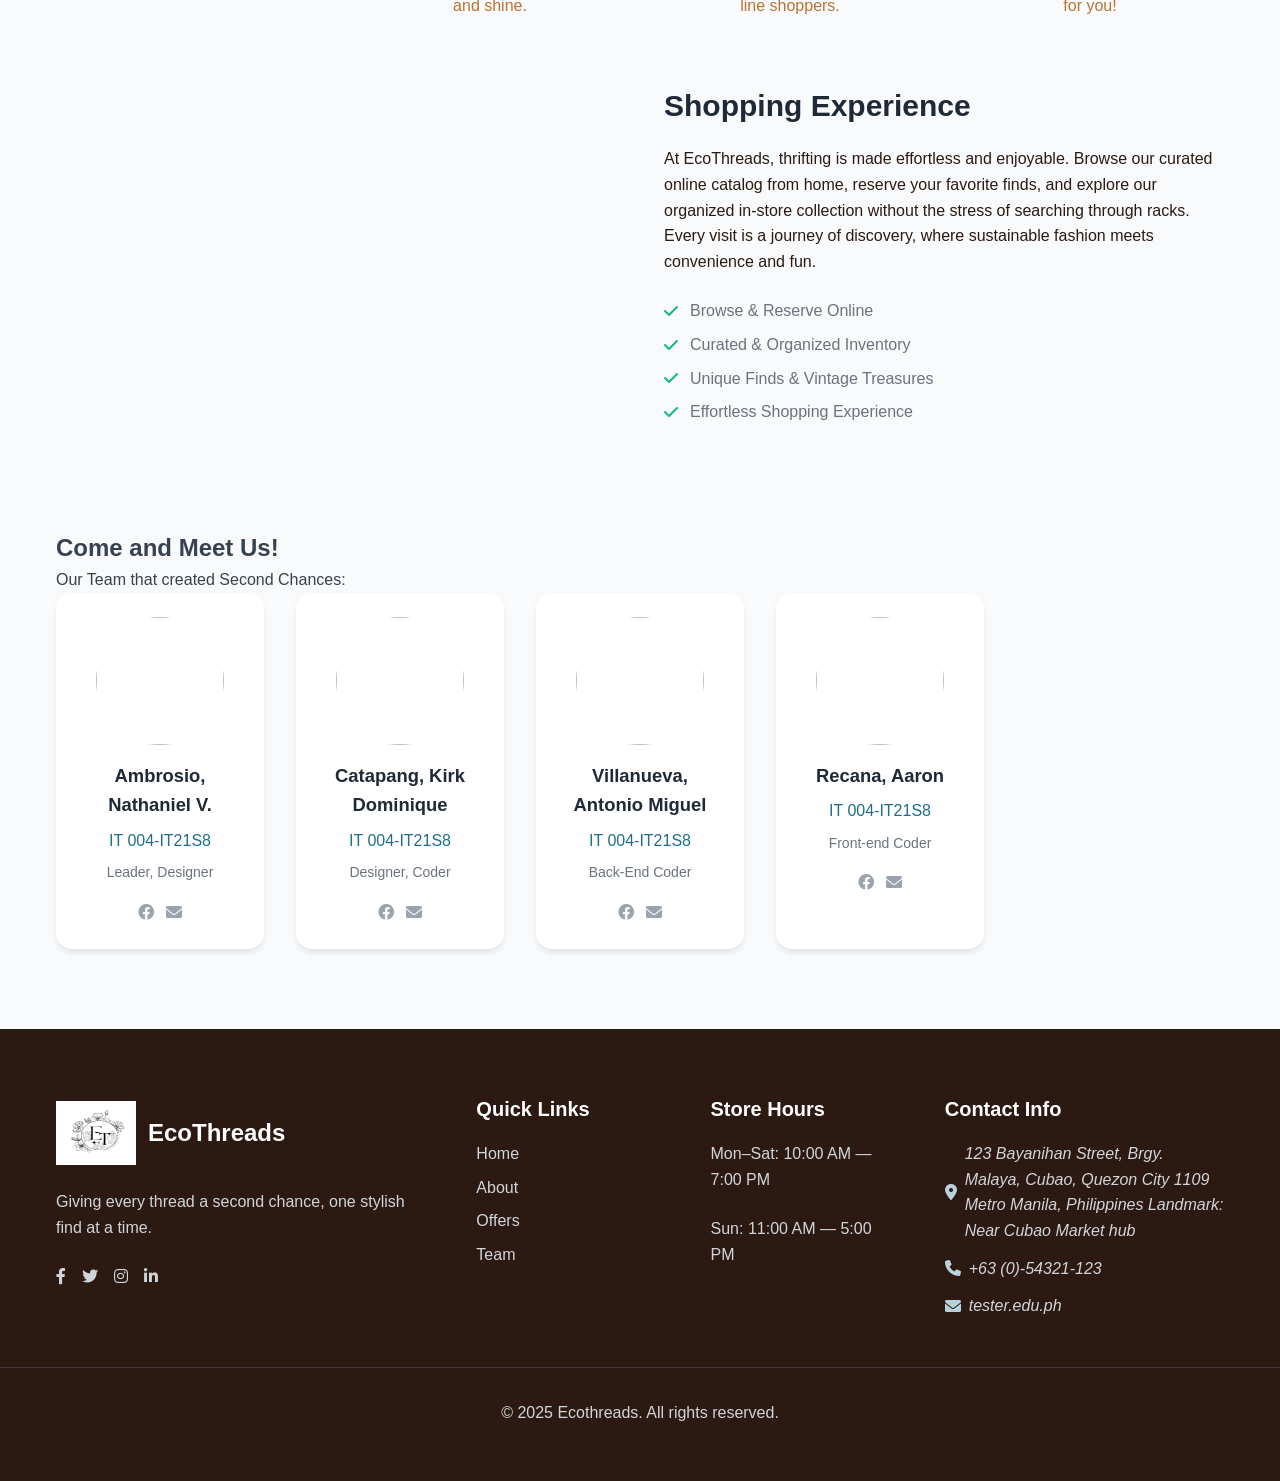
==== commit 9b8e3eff: "Update EcoHomePage.html" ====
--- a/EcoHomePage.html
+++ b/EcoHomePage.html
@@ -44,7 +44,7 @@
       </button>
 <button
           class="btn apply-btn desktop-apply-btn"
-          onclick="location.href='Reservation.html'"
+          onclick="location.href='reservation.html'"
         >
           Reserve Now
         </button>
@@ -320,3 +320,4 @@
 
 </body>
 </html>
+
